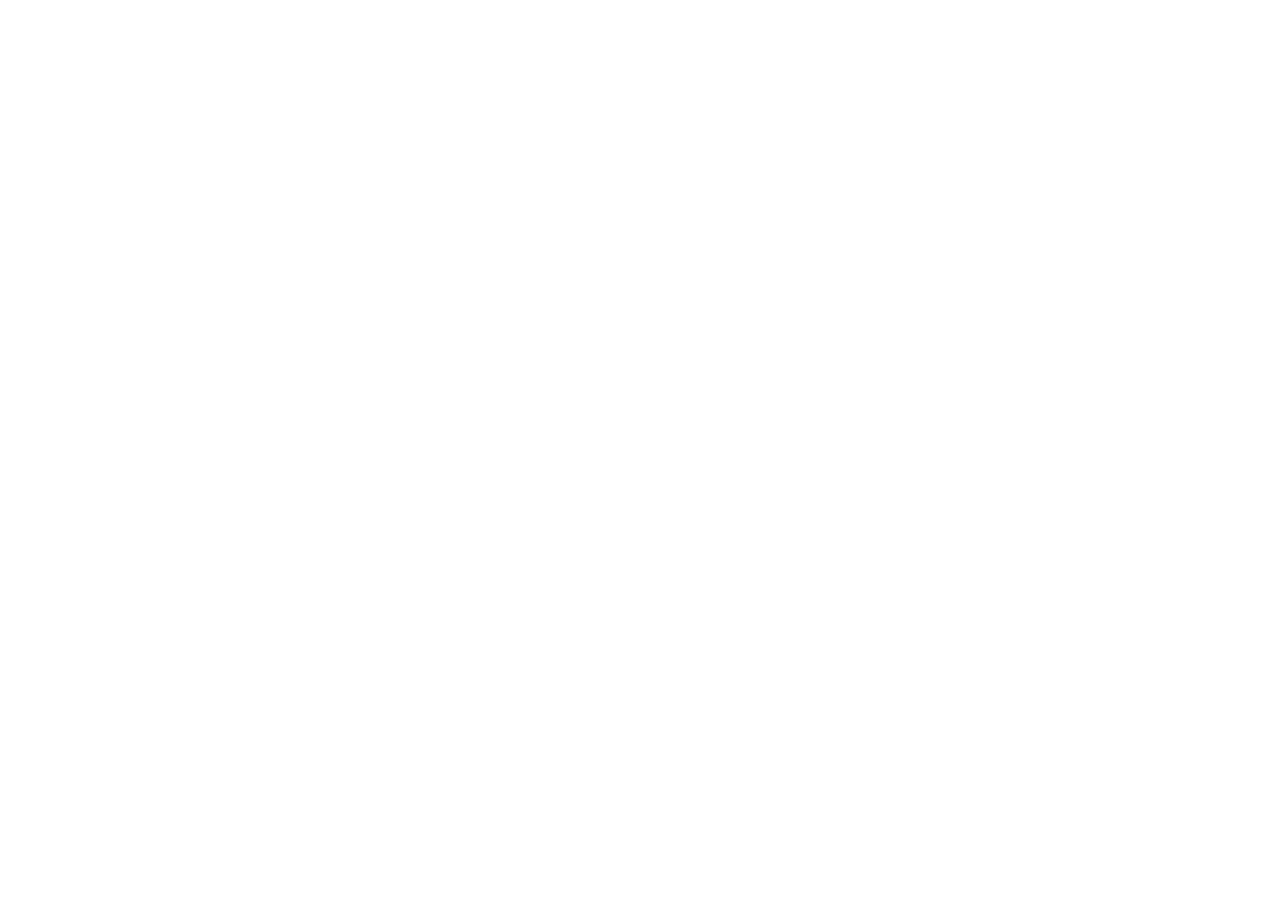
==== component/order.html @ d6449960 "commit" ====
<!DOCTYPE html>
<html lang="en">
<head>
    <meta charset="UTF-8">
    <meta name="viewport" content="width=device-width, initial-scale=1.0">
    <title>Order | CampusBlend</title>
    <link rel="icon" href="/assets/Logo/icon.png">
</head>
<body>
    
</body>
</html>
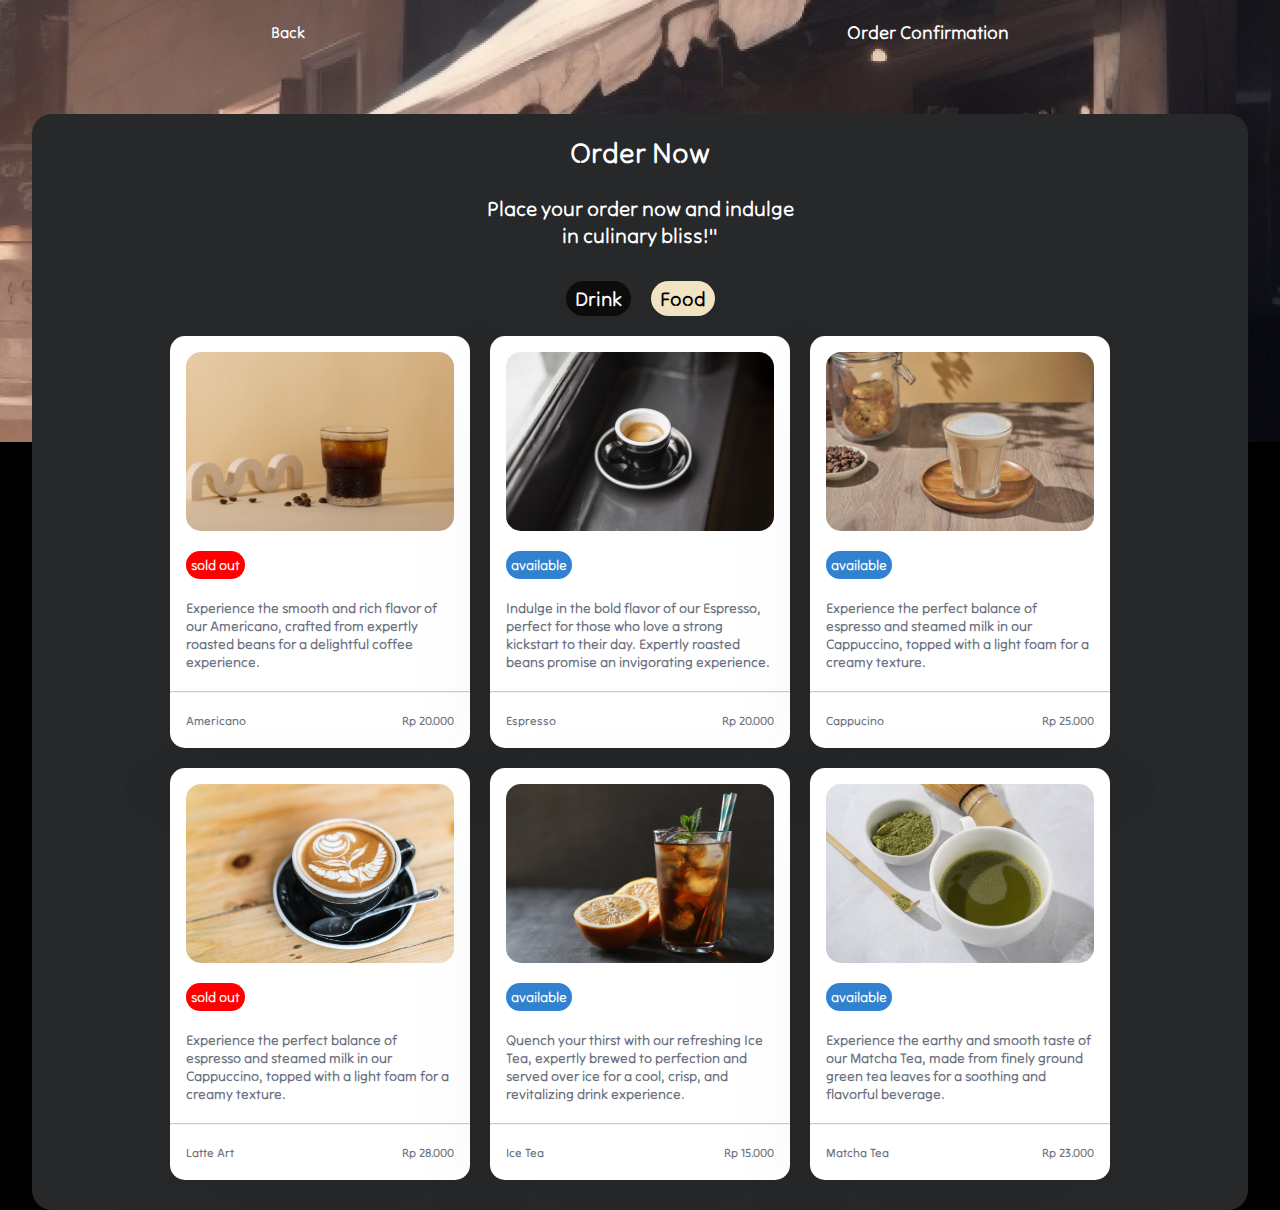
==== commit 6de13527: "commit" ====
--- a/component/order.html
+++ b/component/order.html
@@ -4,9 +4,293 @@
     <meta charset="UTF-8">
     <meta name="viewport" content="width=device-width, initial-scale=1.0">
     <title>Order | CampusBlend</title>
+    <link rel="stylesheet" href="/style/order/style.css">
     <link rel="icon" href="/assets/Logo/icon.png">
+    <script src="https://unpkg.com/feather-icons"></script>
+    <script src="https://cdn.jsdelivr.net/npm/sweetalert2@11"></script>
 </head>
 <body>
-    
+    <header>
+        <nav class="nav-bar">
+            <div class="back-btn">
+                <a href="/index.html"><i data-feather="chevron-left"></i>Back</a>
+            </div>
+            <div class="confirm">
+                <div>
+                    <h3>Order Confirmation</h3>
+                </div>
+            </div>
+        </nav>
+    </header>
+    <main>
+        <article>
+            <div class="collection-drink">
+                <div class="title-coll">
+                    <div>
+                        <h1>Order Now</h1>
+                        <p>
+                            Place your order now and indulge <br> in culinary bliss!"
+                        </p>
+                    </div>
+                    <div>
+                        <ul>
+                            <li><a href="#collection" class="drink">Drink</a></li>
+                            <li><a href="#collection" class="food">Food</a></li>
+                        </ul>
+                    </div>
+                </div>
+                <div class="menu">
+                    <section class="menu-box">
+                        <div class="content">
+                            <img class="active-img" src="/assets/Image/americano.jpg" alt="image">
+                            <br>
+                            <div class="preview">
+                                <p class="status sold">sold out</p>
+                                <p><i data-feather="shopping-cart" class="out"></i></p>
+                            </div>
+                            <br>
+                            <p>
+                                Experience the smooth and rich flavor of our Americano, crafted from expertly roasted beans for a delightful coffee experience.
+                            </p>
+                        </div>
+                        <hr>
+                        <div class="author">
+                            <span>Americano</span>
+                            <span>Rp 20.000</span>
+                        </div>
+                    </section>
+                    <section class="menu-box">
+                        <div class="content">
+                            <img src="/assets/Image/espresso.jpg" alt="image">
+                            <br>
+                            <div class="preview">
+                                <p class="status ready">available</p>
+                                <p><i data-feather="shopping-cart" class="available"></i></p>
+                            </div>
+                            <br>
+                            <p>
+                                Indulge in the bold flavor of our Espresso, perfect for those who love a strong kickstart to their day. Expertly roasted beans promise an invigorating experience.
+                            </p>
+                        </div>
+                        <hr>
+                        <div class="author">
+                            <span>Espresso</span>
+                            <span>Rp 20.000</span>
+                        </div>
+                    </section>
+                    <section class="menu-box">
+                        <div class="content">
+                            <img src="/assets/Image/cappucino.jpg" alt="image">
+                            <br>
+                            <div class="preview">
+                                <p class="status ready">available</p>
+                                <p><i data-feather="shopping-cart" class="available"></i></p>
+                            </div>
+                            <br>
+                            <p>
+                                Experience the perfect balance of espresso and steamed milk in our Cappuccino, topped with a light foam for a creamy texture.
+                            </p>
+                        </div>
+                        <hr>
+                        <div class="author">
+                            <span>Cappucino</span>
+                            <span>Rp 25.000</span>
+                        </div>
+                    </section>
+                    <section class="menu-box">
+                        <div class="content">
+                            <img src="/assets/Image/latte.jpg" alt="image">
+                            <br>
+                            <div class="preview">
+                                <p class="status sold">sold out</p>
+                                <p><i data-feather="shopping-cart" class="out"></i></p>
+                            </div>
+                            <br>
+                            <p>
+                                Experience the perfect balance of espresso and steamed milk in our Cappuccino, topped with a light foam for a creamy texture.
+                            </p>
+                        </div>
+                        <hr>
+                        <div class="author">
+                            <span>Latte Art</span>
+                            <span>Rp 28.000</span>
+                        </div>
+                    </section>
+                    <section class="menu-box">
+                        <div class="content">
+                            <img src="/assets/Image/tea.jpg" alt="image">
+                            <br>
+                            <div class="preview">
+                                <p class="status ready">available</p>
+                                <p><i data-feather="shopping-cart" class="available"></i></p>
+                            </div>
+                            <br>
+                            <p>
+                                Quench your thirst with our refreshing Ice Tea, expertly brewed to perfection and served over ice for a cool, crisp, and revitalizing drink experience.
+                            </p>
+                        </div>
+                        <hr>
+                        <div class="author">
+                            <span>Ice Tea</span>
+                            <span>Rp 15.000</span>
+                        </div>
+                    </section>
+                    <section class="menu-box">
+                        <div class="content">
+                            <img src="/assets/Image/matcha.jpg" alt="image">
+                            <br>                       
+                            <div class="preview">
+                                <p class="status ready">available</p>
+                                <p><i data-feather="shopping-cart" class="available"></i></p>
+                            </div>
+                            <br>
+                            <p>
+                                Experience the earthy and smooth taste of our Matcha Tea, made from finely ground green tea leaves for a soothing and flavorful beverage.
+                            </p>
+                        </div>
+                        <hr>
+                        <div class="author">
+                            <span>Matcha Tea</span>
+                            <span>Rp 23.000</span>
+                        </div>
+                    </section>
+                </div>
+            </div>
+            <div class="collection-food">
+                <div class="title-coll">
+                    <div>
+                        <h1>Order Now</h1>
+                        <p>
+                            Place your order now and indulge <br> in culinary bliss!"
+                        </p>
+                    </div>
+                    <div>
+                        <ul>
+                            <li><a href="#collection" class="drink">Drink</a></li>
+                            <li><a href="#collection" class="food">Food</a></li>
+                        </ul>
+                    </div>
+                </div>
+                <div class="menu">
+                    <section class="menu-box">
+                        <div class="content">
+                            <img src="/assets/Image/burger.jpg" alt="image">
+                            <br>
+                            <div class="preview">
+                                <p class="status ready">available</p>
+                                <p><i data-feather="shopping-cart" class="available"></i></p>
+                            </div>
+                            <br>
+                            <p>
+                                Dive into our succulent gourmet burger, crafted with premium beef patties and fresh toppings for an explosion of flavor with every bite.
+                            </p>
+                        </div>
+                        <hr>
+                        <div class="author">
+                            <span>Burger</span>
+                            <span>Rp 20.000</span>
+                        </div>
+                    </section>
+                    <section class="menu-box">
+                        <div class="content">
+                            <img src="/assets/Image/fries.jpg" alt="image">
+                            <br>
+                            <div class="preview">
+                                <p class="status ready">available</p>
+                                <p><i data-feather="shopping-cart" class="available"></i></p>
+                            </div>
+                            <br>
+                            <p>
+                                Indulge in our crispy seasoned fries, seasoned to perfection and fried until golden brown for a satisfying snack anytime, anywhere.
+                            </p>
+                        </div>
+                        <hr>
+                        <div class="author">
+                            <span>French Fries</span>
+                            <span>Rp 18.000</span>
+                        </div>
+                    </section>
+                    <section class="menu-box">
+                        <div class="content">
+                            <img src="/assets/Image/indomie.jpg" alt="image">
+                            <br>
+                            <div class="preview">
+                                <p class="status ready">available</p>
+                                <p><i data-feather="shopping-cart" class="available"></i></p>
+                            </div>
+                            <br>
+                            <p>
+                                Savor the deliciousness of our signature Indomie, cooked to perfection with our secret blend of spices for an unforgettable taste.
+                            </p>
+                        </div>
+                        <hr>
+                        <div class="author">
+                            <span>Indomie</span>
+                            <span>Rp 22.000</span>
+                        </div>
+                    </section>
+                    <section class="menu-box">
+                        <div class="content">
+                            <img src="/assets/Image/salad.jpg" alt="image">
+                            <br>
+                            <div class="preview">
+                                <p class="status sold">sold out</p>
+                                <p><i data-feather="shopping-cart" class="out"></i></p>
+                            </div>
+                            <br>
+                            <p>
+                                Enjoy the freshness of our garden salad, filled with crisp vegetables and drizzled with our house-made dressing for a healthy and satisfying meal.
+                            </p>
+                        </div>
+                        <hr>
+                        <div class="author">
+                            <span>Salad</span>
+                            <span>Rp 25.000</span>
+                        </div>
+                    </section>
+                    <section class="menu-box">
+                        <div class="content">
+                            <img src="/assets/Image/rice.jpg" alt="image">
+                            <br>
+                            <div class="preview">
+                                <p class="status ready">available</p>
+                                <p><i data-feather="shopping-cart" class="available"></i></p>
+                            </div>
+                            <br>
+                            <p>
+                                Savor our savory homemade fried rice, stir-fried with fresh vegetables and succulent shrimp for a deliciously satisfying meal experience.
+                            </p>
+                        </div>
+                        <hr>
+                        <div class="author">
+                            <span>Fried Rice</span>
+                            <span>Rp 22.000</span>
+                        </div>
+                    </section>
+                    <section class="menu-box">
+                        <div class="content">
+                            <img src="/assets/Image/chicken.jpg" alt="image">
+                            <br>
+                            <div class="preview">
+                                <p class="status sold">sold out</p>
+                                <p><i data-feather="shopping-cart" class="out"></i></p>
+                            </div>
+                            <br>
+                            <p>
+                                Enjoy our fragrant jasmine rice bowl, topped with your choice of protein and flavorful sauces for a hearty and fulfilling meal experience.
+                            </p>
+                        </div>
+                        <hr>
+                        <div class="author">
+                            <span>Rice Bowl</span>
+                            <span>Rp 22.000</span>
+                        </div>
+                    </section>
+                </div>
+            </div>
+        </article>
+    </main>
+
+    <script src="/js/order/main.js"></script>
 </body>
 </html>--- a/style/order/style.css
+++ b/style/order/style.css
@@ -0,0 +1,213 @@
+@import url('https://fonts.googleapis.com/css2?family=Tilt+Neon&display=swap');
+
+* {
+    margin: 0;
+    padding: 0;
+    box-sizing: border-box;
+    scroll-behavior: smooth;
+}
+
+body {
+    font-family: "Tilt Neon", sans-serif;
+    background-image: url(/assets/Image/bgorder.jpg);
+    background-repeat: no-repeat;
+    background-color: #000;
+    color: #fff;
+}
+
+.nav-bar {
+    padding: 20px 0;
+    display: flex;
+    align-items: center;
+    justify-content: space-around;
+}
+
+.back-btn a {
+    color: #fff;
+    text-decoration: none;
+    display: flex;
+    align-items: center;
+    font-weight: bold;
+}
+
+.confirm {
+    cursor: pointer;
+    display: flex;
+    flex-direction: column;
+}
+
+article {
+    display: flex;
+    flex-direction: column;
+    justify-content: center;
+    align-items: center;
+}
+
+.collection-drink, .collection-food {
+    margin-top: 50px;
+    padding-bottom: 30px;   
+    display: flex;
+    flex-direction: column;
+    justify-content: center;
+    background-color: #272829;
+    width: 95%;
+    border-radius: 20px;
+
+    .title-coll {
+        display: flex;
+        flex-direction: column;
+        justify-content: center;
+        text-align: center;
+        align-items: center;
+        gap: 2rem;
+        padding: 20px 0;
+
+        ul {
+            display: flex;
+            list-style-type: none;
+            gap: 20px;
+            font-size: 20px;
+
+            li {
+                padding: 5px 9px;
+                background-color: #F1E4C3;
+                border-radius: 20px;
+                transition: transform 0.3s ease;
+            }
+
+            li:hover {
+                transform: scale(1.2);
+            }
+
+            a {
+                text-decoration: none;
+                color: #000;
+                font-weight: bold;
+            }
+        }
+
+        h1 {
+            font-size: 1.8rem;
+            margin-bottom: 1.5rem;
+        }
+
+        p {
+            font-size: 1.3rem;
+        }
+    }
+    
+    .menu {
+        display: flex;
+        flex-direction: row;
+        flex-wrap: wrap;
+        justify-content: center;
+        gap: 20px;
+        padding: 0 50px;
+    }
+}
+
+.collection-food {
+    display: none;
+}
+
+.collection-drink ul li:first-child, 
+.collection-food ul li:last-child {
+    background-color: #0C0C0C;
+
+    a {
+        color: #fff;
+    }
+}
+
+section {
+    display: flex;
+    flex-direction: column;
+    width: 300px;
+    border-radius: 15px;
+    background-color: #FFFFFF;
+    box-shadow: 0px 30px 100px 0px rgba(17, 23, 41, 0.05);
+    cursor: pointer;
+
+    .content {
+        display: flex;
+        flex-direction: column;
+        padding: 16px 16px 20px 16px;
+
+        i {
+            color: #000;
+        }
+    
+        img {
+            border-radius: 15px;
+        }
+
+        h1 {
+            margin-bottom: 6px;
+            font-size: 18px;
+        }
+    
+        p {
+            font-size: 14px;
+            color: #6C727F;
+        }
+    
+        .tag {
+            color: #883AE1;
+            background-color: #E6D6FC;
+            font-weight: bold;
+            width: 4.5rem;
+            height: 1.5rem;
+            text-align: center;
+            margin: 16px 0;
+            border-radius: 15px;
+            font-size: 10px;
+            display: flex; 
+            align-items: center; 
+            justify-content: center;
+        }
+    }
+
+    hr {
+        border-color: #E5EAF0;
+        opacity: 0.5;
+        color: #20293A;
+    }
+
+    .author {
+        padding: 20px 16px 20px 16px;
+        font-size: 12px;
+        color: #6C727F;
+        display: flex;
+        justify-content: space-between;
+
+        span:nth-child(1) {
+            font-weight: bold;
+        }
+    }
+    
+}
+
+.preview {
+    display: flex;
+    align-items: center;
+    justify-content: space-between;
+    gap: 30px;
+    font-weight: bold;
+}
+
+.menu .menu-box .content .preview p:first-child {
+    color: #FEFBF6;
+}
+
+.status {
+    padding: 5px;
+    border-radius: 15px;
+}
+
+.sold {
+    background-color: #FE0000;
+}
+
+.ready {
+    background-color: #3081D0;
+}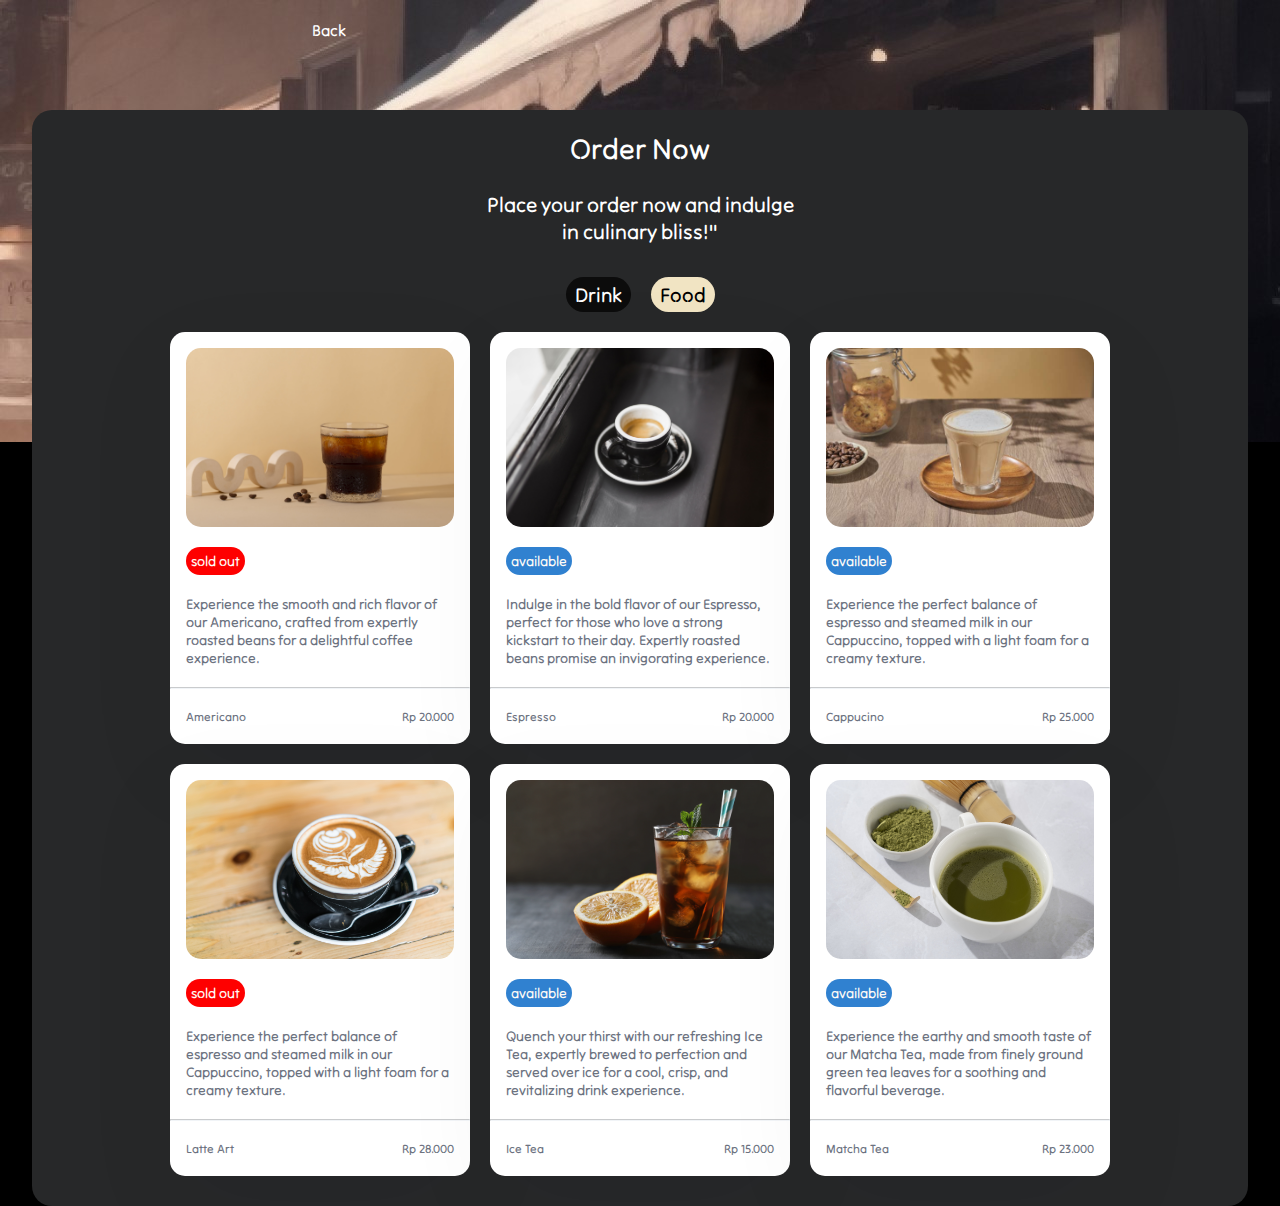
==== commit c551b417: "commit" ====
--- a/component/order.html
+++ b/component/order.html
@@ -17,7 +17,7 @@
             </div>
             <div class="confirm">
                 <div>
-                    <h3>Order Confirmation</h3>
+                    <p><i data-feather="shopping-cart"></i></p>
                 </div>
             </div>
         </nav>
@@ -46,7 +46,7 @@
                             <br>
                             <div class="preview">
                                 <p class="status sold">sold out</p>
-                                <p><i data-feather="shopping-cart" class="out"></i></p>
+                                <p><i data-feather="plus-circle" class="out"></i></p>
                             </div>
                             <br>
                             <p>
@@ -65,7 +65,7 @@
                             <br>
                             <div class="preview">
                                 <p class="status ready">available</p>
-                                <p><i data-feather="shopping-cart" class="available"></i></p>
+                                <p><i data-feather="plus-circle" class="available"></i></p>
                             </div>
                             <br>
                             <p>
@@ -84,7 +84,7 @@
                             <br>
                             <div class="preview">
                                 <p class="status ready">available</p>
-                                <p><i data-feather="shopping-cart" class="available"></i></p>
+                                <p><i data-feather="plus-circle" class="available"></i></p>
                             </div>
                             <br>
                             <p>
@@ -103,7 +103,7 @@
                             <br>
                             <div class="preview">
                                 <p class="status sold">sold out</p>
-                                <p><i data-feather="shopping-cart" class="out"></i></p>
+                                <p><i data-feather="plus-circle" class="out"></i></p>
                             </div>
                             <br>
                             <p>
@@ -122,7 +122,7 @@
                             <br>
                             <div class="preview">
                                 <p class="status ready">available</p>
-                                <p><i data-feather="shopping-cart" class="available"></i></p>
+                                <p><i data-feather="plus-circle" class="available"></i></p>
                             </div>
                             <br>
                             <p>
@@ -141,7 +141,7 @@
                             <br>                       
                             <div class="preview">
                                 <p class="status ready">available</p>
-                                <p><i data-feather="shopping-cart" class="available"></i></p>
+                                <p><i data-feather="plus-circle" class="available"></i></p>
                             </div>
                             <br>
                             <p>
@@ -178,7 +178,7 @@
                             <br>
                             <div class="preview">
                                 <p class="status ready">available</p>
-                                <p><i data-feather="shopping-cart" class="available"></i></p>
+                                <p><i data-feather="plus-circle" class="available"></i></p>
                             </div>
                             <br>
                             <p>
@@ -197,7 +197,7 @@
                             <br>
                             <div class="preview">
                                 <p class="status ready">available</p>
-                                <p><i data-feather="shopping-cart" class="available"></i></p>
+                                <p><i data-feather="plus-circle" class="available"></i></p>
                             </div>
                             <br>
                             <p>
@@ -216,7 +216,7 @@
                             <br>
                             <div class="preview">
                                 <p class="status ready">available</p>
-                                <p><i data-feather="shopping-cart" class="available"></i></p>
+                                <p><i data-feather="plus-circle" class="available"></i></p>
                             </div>
                             <br>
                             <p>
@@ -235,7 +235,7 @@
                             <br>
                             <div class="preview">
                                 <p class="status sold">sold out</p>
-                                <p><i data-feather="shopping-cart" class="out"></i></p>
+                                <p><i data-feather="plus-circle" class="out"></i></p>
                             </div>
                             <br>
                             <p>
@@ -254,7 +254,7 @@
                             <br>
                             <div class="preview">
                                 <p class="status ready">available</p>
-                                <p><i data-feather="shopping-cart" class="available"></i></p>
+                                <p><i data-feather="plus-circle" class="available"></i></p>
                             </div>
                             <br>
                             <p>
@@ -273,7 +273,7 @@
                             <br>
                             <div class="preview">
                                 <p class="status sold">sold out</p>
-                                <p><i data-feather="shopping-cart" class="out"></i></p>
+                                <p><i data-feather="plus-circle" class="out"></i></p>
                             </div>
                             <br>
                             <p>
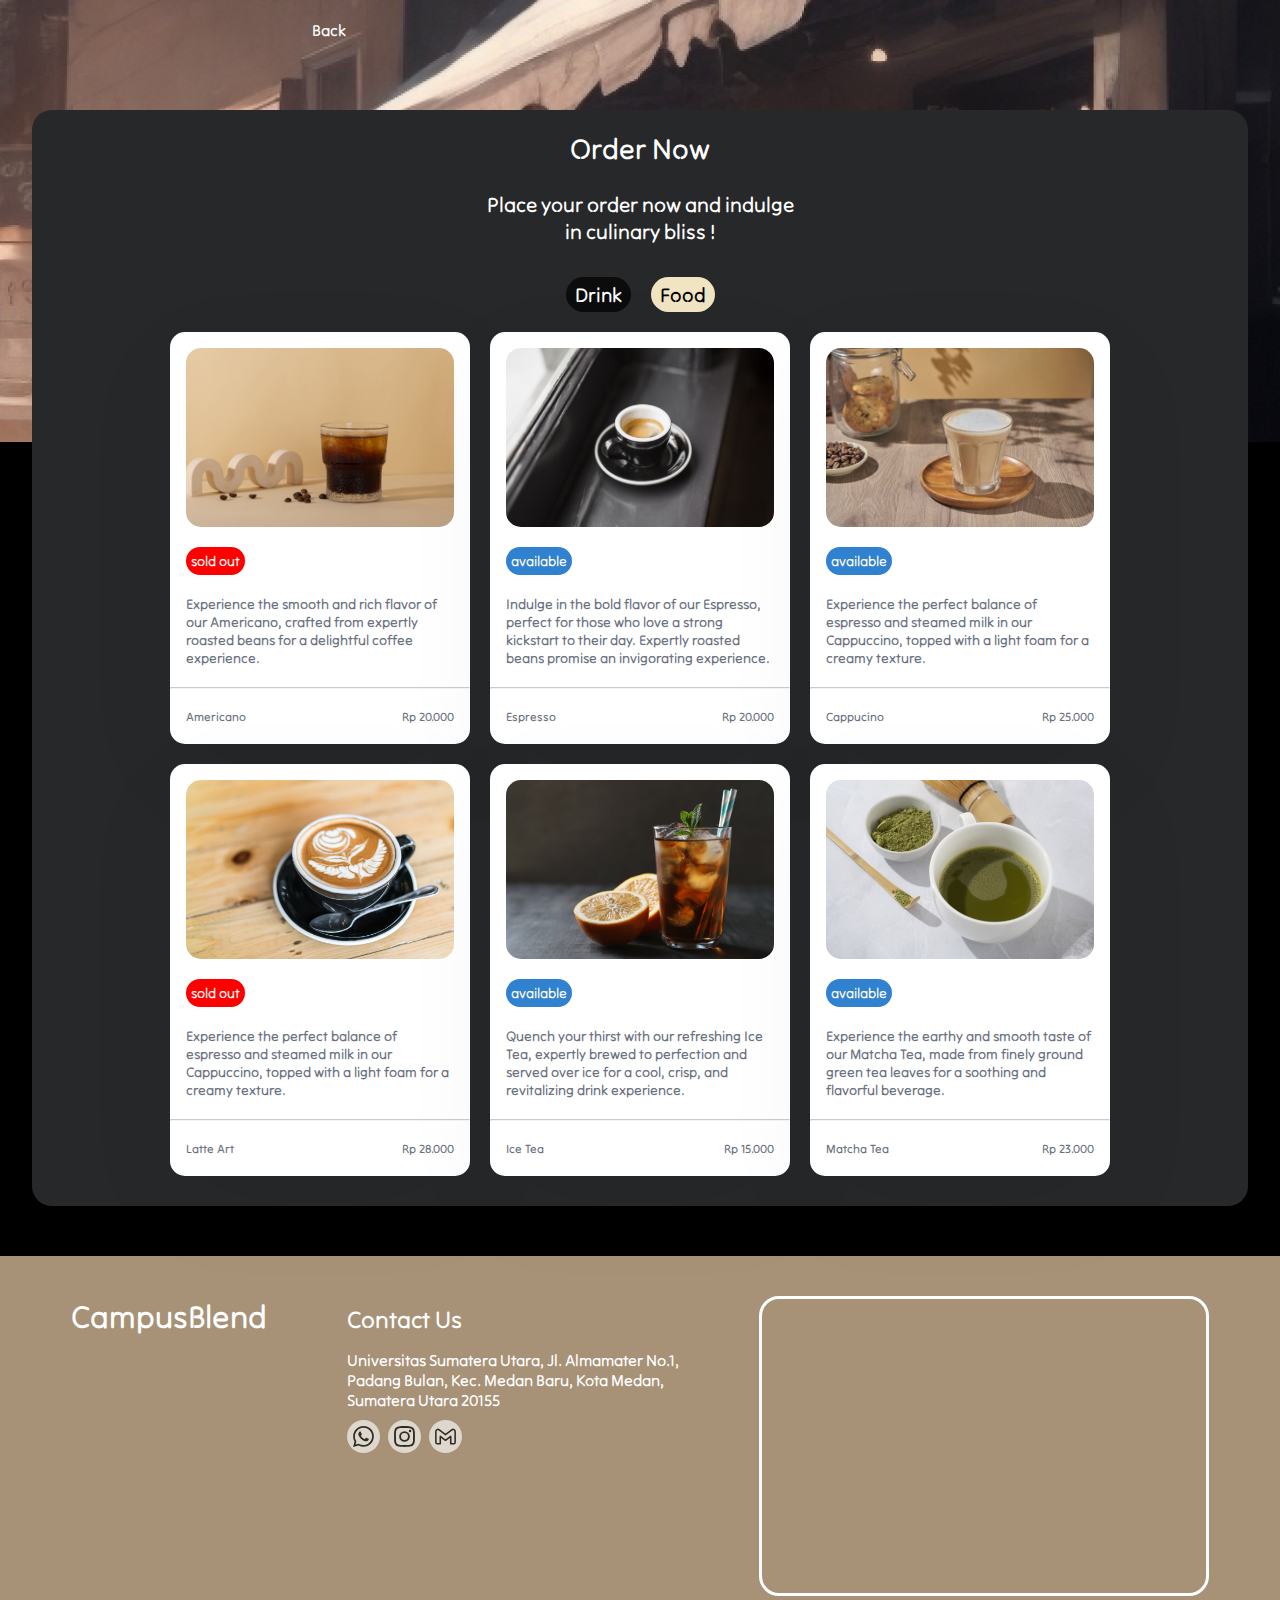
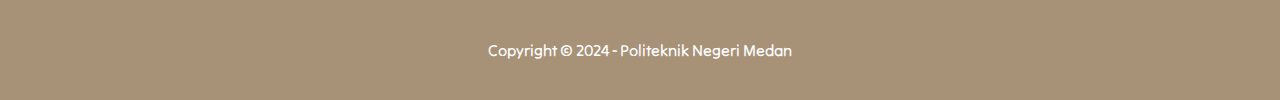
==== commit 0533270b: "commit" ====
--- a/component/order.html
+++ b/component/order.html
@@ -29,7 +29,7 @@
                     <div>
                         <h1>Order Now</h1>
                         <p>
-                            Place your order now and indulge <br> in culinary bliss!"
+                            Place your order now and indulge <br> in culinary bliss !
                         </p>
                     </div>
                     <div>
@@ -161,7 +161,7 @@
                     <div>
                         <h1>Order Now</h1>
                         <p>
-                            Place your order now and indulge <br> in culinary bliss!"
+                            Place your order now and indulge <br> in culinary bliss !
                         </p>
                     </div>
                     <div>
@@ -290,6 +290,38 @@
             </div>
         </article>
     </main>
+    <footer id="information">
+        <div class="container">
+            <div class="desc">
+                <div>
+                    <h1>CampusBlend</h1>
+                </div>
+                <div>
+                    <div class="visit">
+                        <h2>Contact Us</h2>
+                        <p>Universitas Sumatera Utara, Jl. Almamater No.1, <br> Padang Bulan, Kec. Medan Baru, Kota Medan, <br> Sumatera Utara 20155</p>
+                    </div>
+                    <div class="logo">
+                        <div>
+                            <a href="https://wa.me/6281260244154"><img src="/assets/Logo/whatsapp.svg" alt="logo"></a>
+                        </div>
+                        <div>
+                            <a href="https://www.instagram.com/hhmdi_/"><img src="/assets/Logo/instagram.svg" alt="logo"></a>
+                        </div>
+                        <div>
+                            <a href="hamdiharahap2005@gmail.com"><img src="/assets/Logo/gmail.svg" alt="logo"></a>
+                        </div>
+                    </div>
+                </div>
+            </div>
+            <div class="maps">
+                <iframe src="https://www.google.com/maps/embed?pb=!1m18!1m12!1m3!1d3982.1046353097404!2d98.65212697473225!3d3.5633789964108047!2m3!1f0!2f0!3f0!3m2!1i1024!2i768!4f13.1!3m3!1m2!1s0x303131d6e3d2b367%3A0xc5edba7e577329d2!2sPoliteknik%20Negeri%20Medan!5e0!3m2!1sid!2sid!4v1712909236806!5m2!1sid!2sid&output=embed" allowfullscreen="" loading="lazy" referrerpolicy="no-referrer-when-downgrade"></iframe>
+            </div>
+        </div>
+        <div class="copyright">
+            <p>Copyright &copy 2024 - Politeknik Negeri Medan </p>
+        </div>
+    </footer>
 
     <script src="/js/order/main.js"></script>
 </body>
--- a/style/order/style.css
+++ b/style/order/style.css
@@ -30,6 +30,10 @@
     font-weight: bold;
 }
 
+.back-btn a:hover {
+    color: #F1E4C3;
+}
+
 .confirm {
     cursor: pointer;
     display: flex;
@@ -52,58 +56,58 @@
     background-color: #272829;
     width: 95%;
     border-radius: 20px;
-
-    .title-coll {
-        display: flex;
-        flex-direction: column;
-        justify-content: center;
-        text-align: center;
-        align-items: center;
-        gap: 2rem;
-        padding: 20px 0;
-
-        ul {
-            display: flex;
-            list-style-type: none;
-            gap: 20px;
-            font-size: 20px;
-
-            li {
-                padding: 5px 9px;
-                background-color: #F1E4C3;
-                border-radius: 20px;
-                transition: transform 0.3s ease;
-            }
-
-            li:hover {
-                transform: scale(1.2);
-            }
-
-            a {
-                text-decoration: none;
-                color: #000;
-                font-weight: bold;
-            }
-        }
-
-        h1 {
-            font-size: 1.8rem;
-            margin-bottom: 1.5rem;
-        }
-
-        p {
-            font-size: 1.3rem;
-        }
-    }
-    
-    .menu {
-        display: flex;
-        flex-direction: row;
-        flex-wrap: wrap;
-        justify-content: center;
-        gap: 20px;
-        padding: 0 50px;
-    }
+}
+
+.title-coll {
+    display: flex;
+    flex-direction: column;
+    justify-content: center;
+    text-align: center;
+    align-items: center;
+    gap: 2rem;
+    padding: 20px 0;
+}
+
+.title-coll ul {
+    display: flex;
+    list-style-type: none;
+    gap: 20px;
+    font-size: 20px;
+}
+
+.title-coll li {
+    padding: 5px 9px;
+    background-color: #F1E4C3;
+    border-radius: 20px;
+    transition: transform 0.3s ease;
+}
+
+.title-coll li:hover {
+    transform: scale(1.2);
+}
+
+.title-coll a {
+    text-decoration: none;
+    color: #000;
+    font-weight: bold;
+}
+
+.title-coll h1 {
+    font-size: 1.8rem;
+    margin-bottom: 1.5rem;
+}
+
+.title-coll p {
+    font-size: 1.3rem;
+}
+    
+.menu {
+    display: flex;
+    flex-direction: row;
+    flex-wrap: wrap;
+    justify-content: center;
+    gap: 20px;
+    padding: 0 50px;
 }
 
 .collection-food {
@@ -127,64 +131,72 @@
     background-color: #FFFFFF;
     box-shadow: 0px 30px 100px 0px rgba(17, 23, 41, 0.05);
     cursor: pointer;
-
-    .content {
-        display: flex;
-        flex-direction: column;
-        padding: 16px 16px 20px 16px;
-
-        i {
-            color: #000;
-        }
-    
-        img {
-            border-radius: 15px;
-        }
-
-        h1 {
-            margin-bottom: 6px;
-            font-size: 18px;
-        }
-    
-        p {
-            font-size: 14px;
-            color: #6C727F;
-        }
-    
-        .tag {
-            color: #883AE1;
-            background-color: #E6D6FC;
-            font-weight: bold;
-            width: 4.5rem;
-            height: 1.5rem;
-            text-align: center;
-            margin: 16px 0;
-            border-radius: 15px;
-            font-size: 10px;
-            display: flex; 
-            align-items: center; 
-            justify-content: center;
-        }
-    }
-
-    hr {
-        border-color: #E5EAF0;
-        opacity: 0.5;
-        color: #20293A;
-    }
-
-    .author {
-        padding: 20px 16px 20px 16px;
-        font-size: 12px;
-        color: #6C727F;
-        display: flex;
-        justify-content: space-between;
-
-        span:nth-child(1) {
-            font-weight: bold;
-        }
-    }
-    
+}
+
+.content {
+    display: flex;
+    flex-direction: column;
+    padding: 16px 16px 20px 16px;
+}
+
+.content i {
+    color: #000;
+}
+    
+.content img {
+    border-radius: 15px;
+}
+
+.content h1 {
+    margin-bottom: 6px;
+    font-size: 18px;
+}
+    
+.content p {
+    font-size: 14px;
+    color: #6C727F;
+}
+    
+.tag {
+    color: #883AE1;
+    background-color: #E6D6FC;
+    font-weight: bold;
+    width: 4.5rem;
+    height: 1.5rem;
+    text-align: center;
+    margin: 16px 0;
+    border-radius: 15px;
+    font-size: 10px;
+    display: flex; 
+    align-items: center; 
+    justify-content: center;
+}
+
+section hr {
+    border-color: #E5EAF0;
+    opacity: 0.5;
+    color: #20293A;
+}
+
+.author {
+    padding: 20px 16px 20px 16px;
+    font-size: 12px;
+    color: #6C727F;
+    display: flex;
+    justify-content: space-between;
+}
+
+.author span:nth-child(1) {
+    font-weight: bold;
+}
+    
+
+.show {
+    transition: transform 0.3s ease;
+}
+
+.show:hover {
+    transform: scale(0.9);
 }
 
 .preview {
@@ -210,4 +222,97 @@
 
 .ready {
     background-color: #3081D0;
+}
+
+footer {
+    display: flex;
+    flex-direction: column;
+    justify-content: center;
+    align-items: center;
+    background-color: #A79277;
+    margin-top: 50px;
+    padding: 40px 0;
+    gap: 40px;
+}
+
+.container {
+    display: flex;
+    gap: 5rem;
+    max-width: 1200px;
+    padding: 0 20px;
+}
+
+.desc {
+    display: flex;
+    gap: 5rem;
+    align-items: first baseline;
+}
+
+.visit h2 {
+    margin-bottom: 15px;
+}
+
+.logo {
+    display: flex;
+    gap: 8px;
+    margin-top: 10px;
+}
+            
+.logo div {
+    background-color: #F6F5F2;
+    opacity: 0.7;
+    width: 33px;
+    height: 33px;
+    border-radius: 50%;
+    display: flex;
+    justify-content: center;
+    align-items: center;
+    cursor: pointer;
+    transition: transform 0.3s ease;
+}
+        
+.logo div:hover {
+    opacity: 1;
+    transform: scale(1.2);
+}
+        
+.logo div a {
+    display: flex;
+    align-items: center;
+    justify-content: center;
+}
+        
+.logo a img {
+    width: 25px;
+}
+
+.maps iframe {
+    width: 450px;
+    height: 300px;
+    border-radius: 20px;
+    border: 3px solid white;
+}
+
+@media screen and (max-width: 768px) {
+    footer {
+        width: 100%;
+        margin-top: 3rem;
+        padding: 40px 10px;
+    }
+
+    .container {
+        display: flex;
+        flex-direction: column;
+        gap: 3rem;
+    }
+
+    .desc {
+        display: flex;
+        flex-direction: column;
+        gap: 2rem;
+    }
+
+    .maps iframe {
+        max-width: 100%;
+    }
 }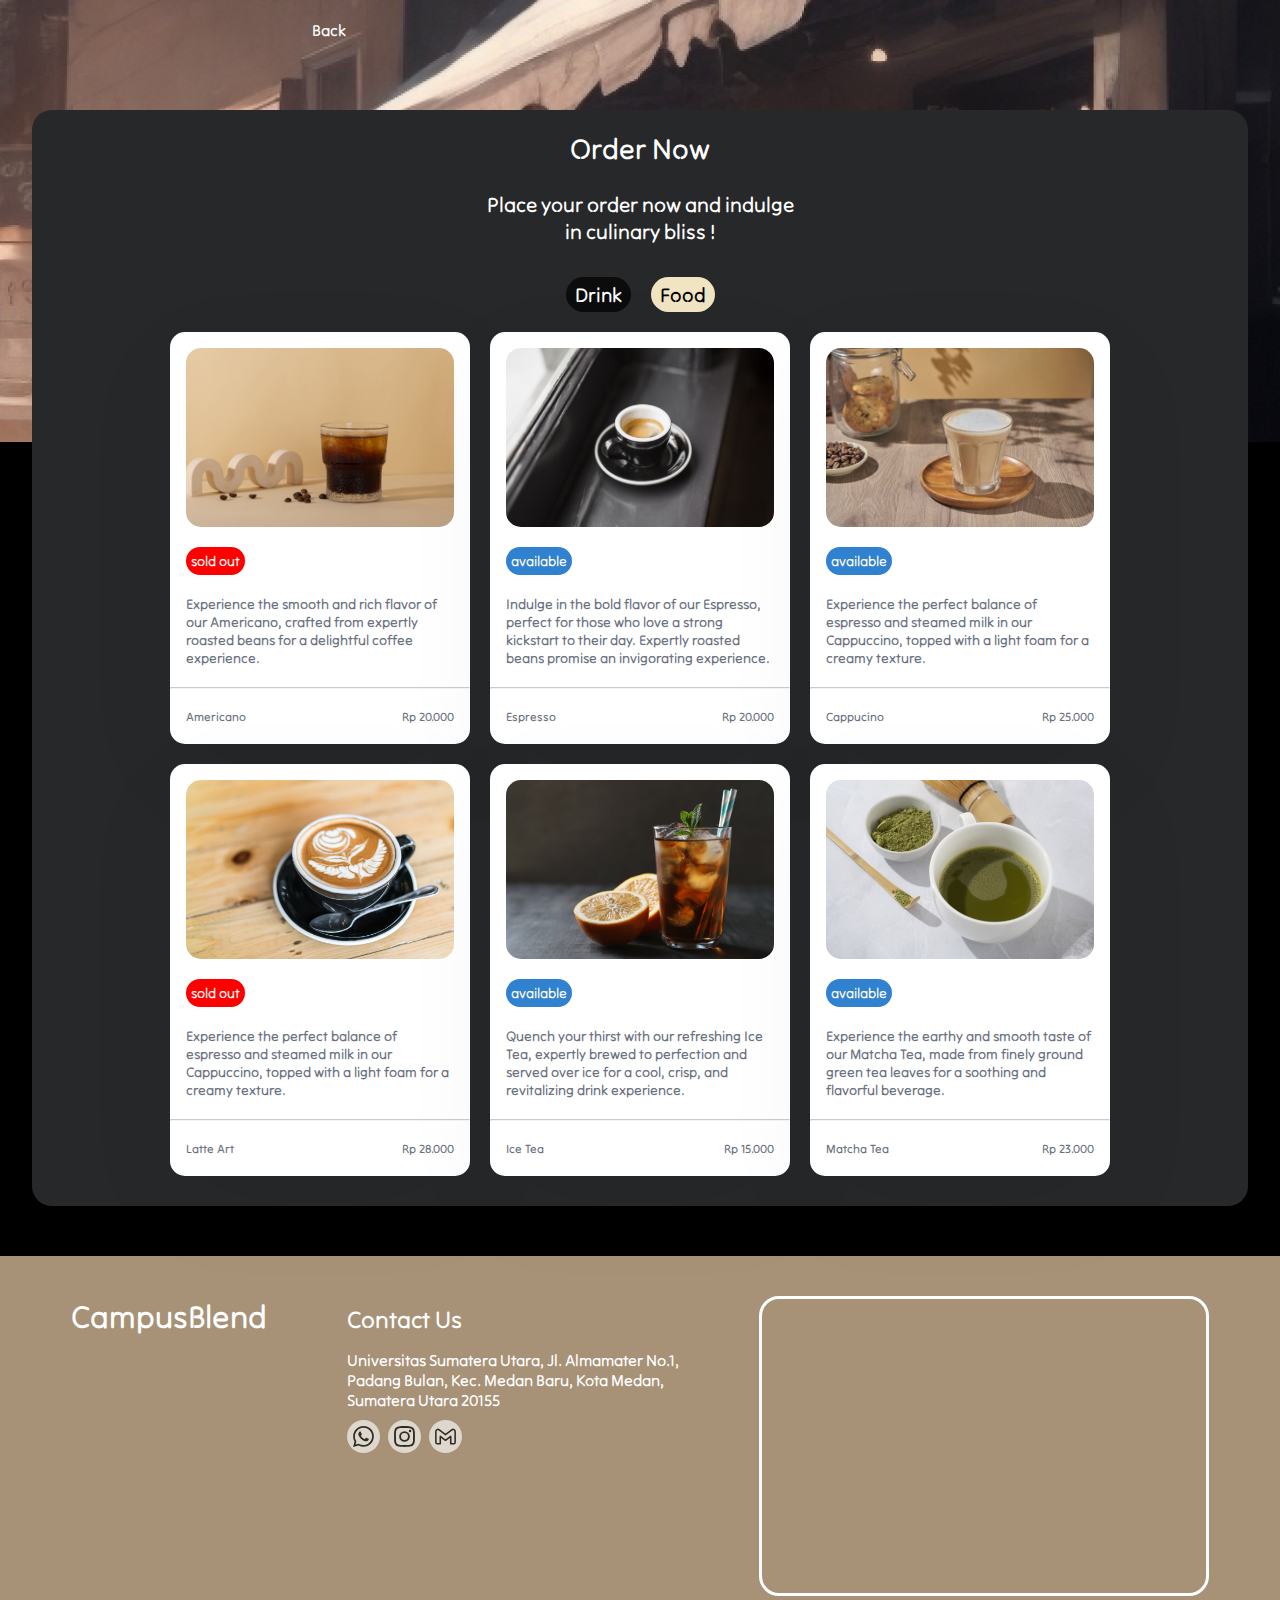
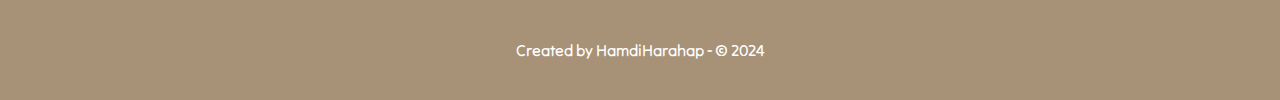
==== commit 2ae095d0: "commit" ====
--- a/component/order.html
+++ b/component/order.html
@@ -319,7 +319,7 @@
             </div>
         </div>
         <div class="copyright">
-            <p>Copyright &copy 2024 - Politeknik Negeri Medan </p>
+            <p>Created by HamdiHarahap - &copy 2024</p>
         </div>
     </footer>
 
--- a/style/order/style.css
+++ b/style/order/style.css
@@ -196,7 +196,7 @@
 }
 
 .show:hover {
-    transform: scale(0.9);
+    transform: scale(105%);
 }
 
 .preview {
